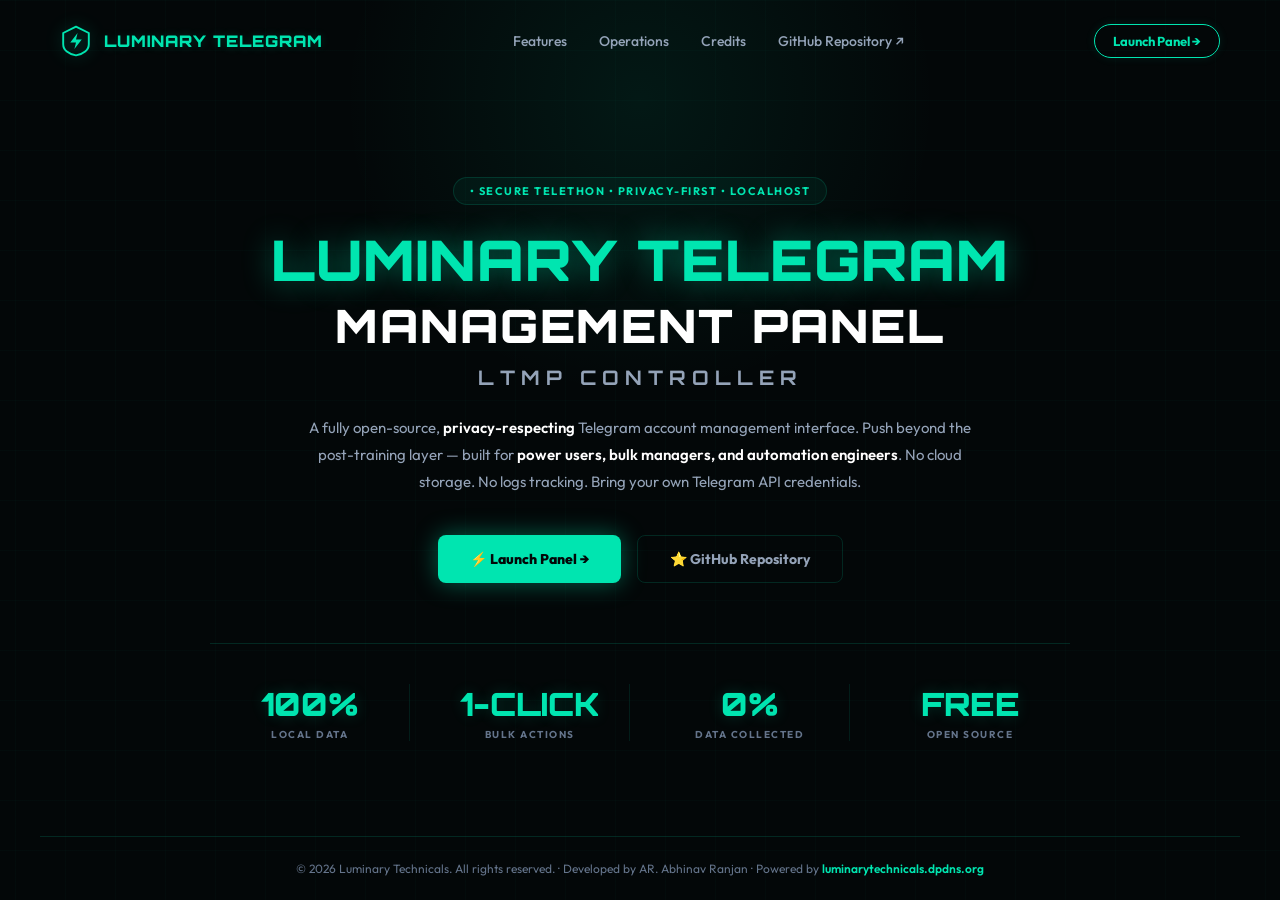
==== index.html @ 34bf9d23 "Add files via upload" ====
<!DOCTYPE html>
<html lang="en">
<head>
<meta charset="UTF-8">
<meta name="viewport" content="width=device-width, initial-scale=1.0">
<title>LTMP — Luminary Telegram Management Panel</title>

<!-- Favicons & Website Logo in the Head -->
<link rel="icon" type="image/svg+xml" href="data:image/svg+xml,%3Csvg xmlns='http://www.w3.org/2000/svg' viewBox='0 0 100 100' fill='none'%3E%3Cpath d='M50 5L90 25V60C90 78.5 73 91.5 50 95C27 91.5 10 78.5 10 60V25L50 5Z' fill='%23161b24' stroke='%2300e5b0' stroke-width='4'/%3E%3Cpath d='M55 25L32 55H50L45 75L68 45H50L55 25Z' fill='%2300e5b0'/%3E%3C/svg%3E">
<link rel="apple-touch-icon" href="data:image/svg+xml,%3Csvg xmlns='http://www.w3.org/2000/svg' viewBox='0 0 100 100' fill='none'%3E%3Cpath d='M50 5L90 25V60C90 78.5 73 91.5 50 95C27 91.5 10 78.5 10 60V25L50 5Z' fill='%23161b24' stroke='%2300e5b0' stroke-width='4'/%3E%3Cpath d='M55 25L32 55H50L45 75L68 45H50L55 25Z' fill='%2300e5b0'/%3E%3C/svg%3E">

<!-- PWA Manifest -->
<link rel="manifest" href="./manifest.json">
<meta name="theme-color" content="#030708">

<!-- SEO Meta Tags -->
<meta name="description" content="LTMP (Luminary Telegram Management Panel) - The ultimate premium, high-speed, local session management dashboard created by Luminary Technicals.">
<meta name="keywords" content="Telegram, Session Management, LTMP, Luminary Technicals, Bulk Session Control, PWA Dashboard">
<meta name="author" content="Luminary Technicals">

<!-- Premium Google Fonts -->
<link rel="preconnect" href="https://fonts.googleapis.com">
<link rel="preconnect" href="https://fonts.gstatic.com" crossorigin>
<link href="https://fonts.googleapis.com/css2?family=Orbitron:wght@700;900&family=Outfit:wght@300;400;600;800&family=JetBrains+Mono:wght@400;700&display=swap" rel="stylesheet">

<style>
  *{box-sizing:border-box;margin:0;padding:0}
  :root{
    --bg:#030708;
    --bg-card:rgba(10, 15, 20, 0.4);
    --border:rgba(0, 229, 176, 0.15);
    --border-hover:rgba(0, 229, 176, 0.4);
    --neon:#00e5b0;
    --neon-glow:rgba(0, 229, 176, 0.4);
    --cyan:#00e5ff;
    --text:#ffffff;
    --dim:#94a3b8;
    --muted:#64748b;
    --radius:12px;
  }

  body{
    background-color:var(--bg);
    color:var(--text);
    font-family:'Outfit',sans-serif;
    min-height:100vh;
    display:flex;
    flex-direction:column;
    position:relative;
    overflow-x:hidden;
    
    /* Sleek Cyber Grid Overlay matching example */
    background-image: 
      linear-gradient(rgba(0, 229, 176, 0.02) 1px, transparent 1px),
      linear-gradient(90deg, rgba(0, 229, 176, 0.02) 1px, transparent 1px);
    background-size: 50px 50px;
    background-position: center top;
  }

  /* Glow Overlay Ambient Spheres */
  .glow-sphere {
    position:absolute;
    width:600px;
    height:600px;
    background:radial-gradient(circle, rgba(0, 229, 176, 0.08) 0%, transparent 70%);
    top:-200px;
    left:50%;
    transform:translateX(-50%);
    z-index:-1;
    pointer-events:none;
  }

  /* Header Layout */
  .header {
    max-width: 1200px;
    width: 100%;
    margin: 0 auto;
    padding: 24px 20px;
    display: flex;
    align-items: center;
    justify-content: space-between;
    z-index: 10;
  }

  .header-left {
    display: flex;
    align-items: center;
    gap: 12px;
  }

  .logo-svg {
    filter: drop-shadow(0 0 8px var(--neon-glow));
  }

  .header-logo-text {
    font-family: 'Orbitron', sans-serif;
    font-size: 16px;
    font-weight: 900;
    color: var(--neon);
    letter-spacing: 1px;
    text-shadow: 0 0 10px rgba(0, 229, 176, 0.2);
  }

  .nav-links {
    display: flex;
    gap: 32px;
  }

  .nav-links a {
    color: var(--dim);
    text-decoration: none;
    font-weight: 500;
    font-size: 14px;
    transition: all 0.25s;
    font-family: 'Outfit', sans-serif;
  }

  .nav-links a:hover {
    color: var(--neon);
    text-shadow: 0 0 8px var(--neon-glow);
  }

  .header-right {
    display: flex;
    align-items: center;
    gap: 16px;
  }

  /* Header Nav Button */
  .btn-nav {
    background: transparent;
    color: var(--neon);
    border: 1px solid var(--neon);
    padding: 8px 18px;
    border-radius: 30px;
    font-size: 13px;
    font-weight: 700;
    text-decoration: none;
    font-family: 'Outfit', sans-serif;
    transition: all 0.25s;
    box-shadow: 0 0 10px rgba(0, 229, 176, 0.1);
  }

  .btn-nav:hover {
    background: var(--neon);
    color: var(--bg);
    box-shadow: 0 0 20px var(--neon-glow);
    transform: translateY(-1px);
  }

  /* Main Hero Layout */
  .hero-container {
    max-width: 900px;
    width: 100%;
    margin: auto auto;
    padding: 60px 20px;
    display: flex;
    flex-direction: column;
    align-items: center;
    text-align: center;
    z-index: 5;
    animation: fadeIn 0.8s ease-out;
  }

  @keyframes fadeIn {
    from { opacity: 0; transform: translateY(15px); }
    to { opacity: 1; transform: translateY(0); }
  }

  /* Hero Pill Badge */
  .badge {
    display: inline-block;
    background: rgba(0, 229, 176, 0.05);
    border: 1px solid var(--border);
    color: var(--neon);
    font-size: 11px;
    font-weight: 700;
    padding: 6px 16px;
    border-radius: 30px;
    letter-spacing: 1.5px;
    text-transform: uppercase;
    margin-bottom: 24px;
  }

  /* Breathtaking Typography */
  .hero-title {
    font-family: 'Orbitron', sans-serif;
    font-size: 56px;
    font-weight: 900;
    line-height: 1.1;
    letter-spacing: 1px;
    color: var(--neon);
    text-shadow: 0 0 30px rgba(0, 229, 176, 0.45);
    margin-bottom: 12px;
  }

  .hero-subtitle {
    font-family: 'Orbitron', sans-serif;
    font-size: 46px;
    font-weight: 900;
    color: var(--text);
    letter-spacing: 2px;
    text-shadow: none;
  }

  .hero-subdesc {
    font-family: 'Orbitron', sans-serif;
    font-size: 20px;
    font-weight: 700;
    letter-spacing: 6px;
    color: var(--dim);
    margin-bottom: 24px;
    text-transform: uppercase;
  }

  .hero-desc {
    font-size: 15px;
    color: var(--dim);
    line-height: 1.8;
    max-width: 680px;
    margin-bottom: 40px;
  }

  .hero-desc strong {
    color: var(--text);
    font-weight: 600;
  }

  /* Action Buttons Block */
  .hero-actions {
    display: flex;
    gap: 16px;
    margin-bottom: 60px;
    flex-wrap: wrap;
    justify-content: center;
    width: 100%;
    max-width: 600px;
  }

  .btn-primary {
    background: var(--neon);
    color: var(--bg);
    border: none;
    padding: 14px 32px;
    border-radius: 8px;
    font-size: 14px;
    font-weight: 800;
    cursor: pointer;
    text-decoration: none;
    transition: all 0.25s cubic-bezier(0.4, 0, 0.2, 1);
    box-shadow: 0 0 25px rgba(0, 229, 176, 0.4);
    display: inline-flex;
    align-items: center;
    gap: 8px;
  }

  .btn-primary:hover {
    box-shadow: 0 0 35px var(--neon-glow);
    transform: translateY(-2px);
    filter: brightness(1.05);
  }

  .btn-secondary {
    background: transparent;
    color: var(--dim);
    border: 1px solid var(--border);
    padding: 14px 32px;
    border-radius: 8px;
    font-size: 14px;
    font-weight: 700;
    cursor: pointer;
    text-decoration: none;
    transition: all 0.25s;
    display: inline-flex;
    align-items: center;
    gap: 8px;
  }

  .btn-secondary:hover {
    color: var(--text);
    border-color: var(--border-hover);
    background: rgba(0, 229, 176, 0.03);
    transform: translateY(-2px);
  }

  /* Stats Indicators Grid */
  .stats-row {
    display: grid;
    grid-template-columns: repeat(4, 1fr);
    width: 100%;
    max-width: 900px;
    border-top: 1px solid var(--border);
    padding-top: 40px;
    gap: 20px;
  }

  .stat-card {
    text-align: center;
    border-right: 1px solid rgba(0, 229, 176, 0.1);
  }

  .stat-card:last-child {
    border-right: none;
  }

  .stat-num {
    font-family: 'Orbitron', sans-serif;
    font-size: 32px;
    font-weight: 900;
    color: var(--neon);
    margin-bottom: 4px;
    text-shadow: 0 0 15px rgba(0, 229, 176, 0.2);
  }

  .stat-label {
    font-size: 10px;
    color: var(--muted);
    letter-spacing: 1.5px;
    font-weight: 700;
    text-transform: uppercase;
  }

  /* Footer Layout */
  .footer {
    border-top: 1px solid var(--border);
    padding: 24px 20px;
    text-align: center;
    font-size: 12px;
    color: var(--muted);
    max-width: 1200px;
    width: 100%;
    margin: 0 auto;
    z-index: 10;
  }

  .company-link {
    color: var(--neon);
    text-decoration: none;
    font-weight: 600;
    transition: all 0.2s;
  }

  .company-link:hover {
    text-decoration: underline;
    text-shadow: 0 0 8px var(--neon-glow);
  }

  @media(max-width:768px) {
    .header {
      flex-direction: column;
      gap: 16px;
      padding: 16px;
    }
    .nav-links {
      gap: 16px;
    }
    .hero-title {
      font-size: 36px;
    }
    .hero-subtitle {
      font-size: 30px;
    }
    .stats-row {
      grid-template-columns: repeat(2, 1fr);
      gap: 30px;
    }
    .stat-card {
      border-right: none;
    }
  }
</style>
</head>
<body>

<div class="glow-sphere"></div>

<!-- Header Navigation Bar -->
<header class="header">
  <div class="header-left">
    <svg class="logo-svg" width="32" height="32" viewBox="0 0 100 100" fill="none" xmlns="http://www.w3.org/2000/svg">
      <path d="M50 5L90 25V60C90 78.5 73 91.5 50 95C27 91.5 10 78.5 10 60V25L50 5Z" fill="none" stroke="var(--neon)" stroke-width="6" stroke-linejoin="round"/>
      <path d="M55 25L32 55H50L45 75L68 45H50L55 25Z" fill="var(--neon)"/>
    </svg>
    <span class="header-logo-text">LUMINARY TELEGRAM</span>
  </div>
  <nav class="nav-links">
    <a href="#features">Features</a>
    <a href="#operations">Operations</a>
    <a href="#credits">Credits</a>
    <a href="https://github.com/AbhinavRanjan-qzz/tgcontrol" target="_blank">GitHub Repository ↗</a>
  </nav>
  <div class="header-right">
    <a class="btn-nav" href="http://localhost:3421" target="_blank">Launch Panel →</a>
  </div>
</header>

<!-- Hero Presentation Core -->
<main class="hero-container">
  <div class="badge">• SECURE TELETHON • PRIVACY-FIRST • LOCALHOST</div>
  
  <h1 class="hero-title">LUMINARY TELEGRAM<br><span class="hero-subtitle">MANAGEMENT PANEL</span></h1>
  <div class="hero-subdesc">LTMP CONTROLLER</div>
  
  <p class="hero-desc">
    A fully open-source, <strong>privacy-respecting</strong> Telegram account management interface. Push beyond the post-training layer — built for <strong>power users, bulk managers, and automation engineers</strong>. No cloud storage. No logs tracking. Bring your own Telegram API credentials.
  </p>
  
  <div class="hero-actions">
    <a class="btn-primary" href="http://localhost:3421" target="_blank">
      ⚡ Launch Panel →
    </a>
    
    <button class="btn-secondary" id="pwa-install-btn" onclick="triggerPwaInstall()" style="display: none;">
      📥 Install PWA App
    </button>

    <a class="btn-secondary" href="https://github.com/AbhinavRanjan-qzz/tgcontrol" target="_blank">
      ⭐ GitHub Repository
    </a>
  </div>
  
  <!-- Sleek Bottom Stats indicator -->
  <div class="stats-row">
    <div class="stat-card">
      <div class="stat-num">100%</div>
      <div class="stat-label">LOCAL DATA</div>
    </div>
    <div class="stat-card">
      <div class="stat-num">1-CLICK</div>
      <div class="stat-label">BULK ACTIONS</div>
    </div>
    <div class="stat-card">
      <div class="stat-num">0%</div>
      <div class="stat-label">DATA COLLECTED</div>
    </div>
    <div class="stat-card">
      <div class="stat-num">FREE</div>
      <div class="stat-label">OPEN SOURCE</div>
    </div>
  </div>
</main>

<!-- Footer Panel -->
<footer class="footer">
  © 2026 Luminary Technicals. All rights reserved. · Developed by AR. Abhinav Ranjan · Powered by <a class="company-link" href="https://luminarytechnicals.dpdns.org" target="_blank">luminarytechnicals.dpdns.org</a>
</footer>

<script>
// PWA Installation Handling
let deferredPrompt;
const installBtn = document.getElementById('pwa-install-btn');

window.addEventListener('beforeinstallprompt', (e) => {
  e.preventDefault();
  deferredPrompt = e;
  if (installBtn) installBtn.style.display = 'inline-flex';
});

async function triggerPwaInstall() {
  if (!deferredPrompt) return;
  deferredPrompt.prompt();
  const { outcome } = await deferredPrompt.userChoice;
  console.log(`PWA Install Choice: ${outcome}`);
  deferredPrompt = null;
  if (installBtn) installBtn.style.display = 'none';
}

window.addEventListener('appinstalled', () => {
  console.log('LTMP App successfully installed!');
  if (installBtn) installBtn.style.display = 'none';
});

// Service Worker Registration
if ('serviceWorker' in navigator) {
  window.addEventListener('load', () => {
    navigator.serviceWorker.register('./sw.js')
      .then(reg => console.log('LTMP Service Worker registered successfully:', reg.scope))
      .catch(err => console.error('Service Worker registration failed:', err));
  });
}
</script>
</body>
</html>
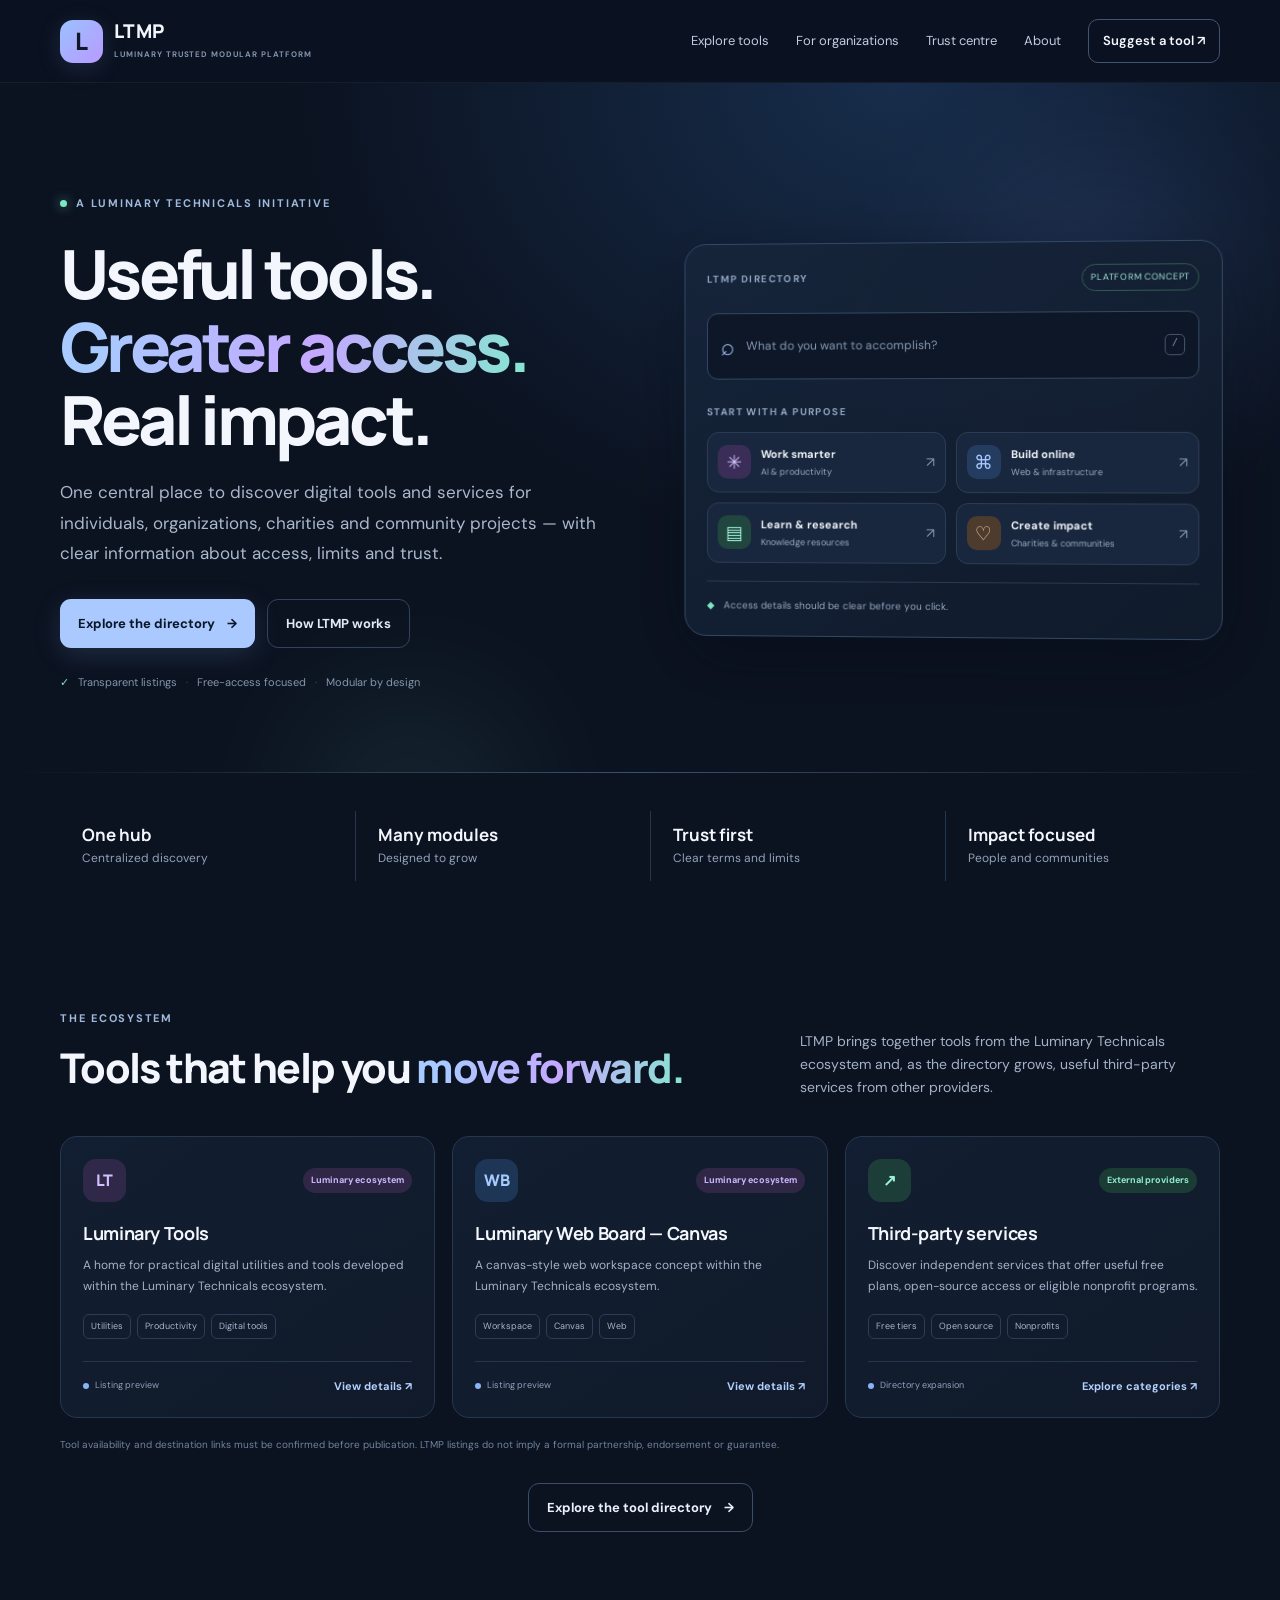
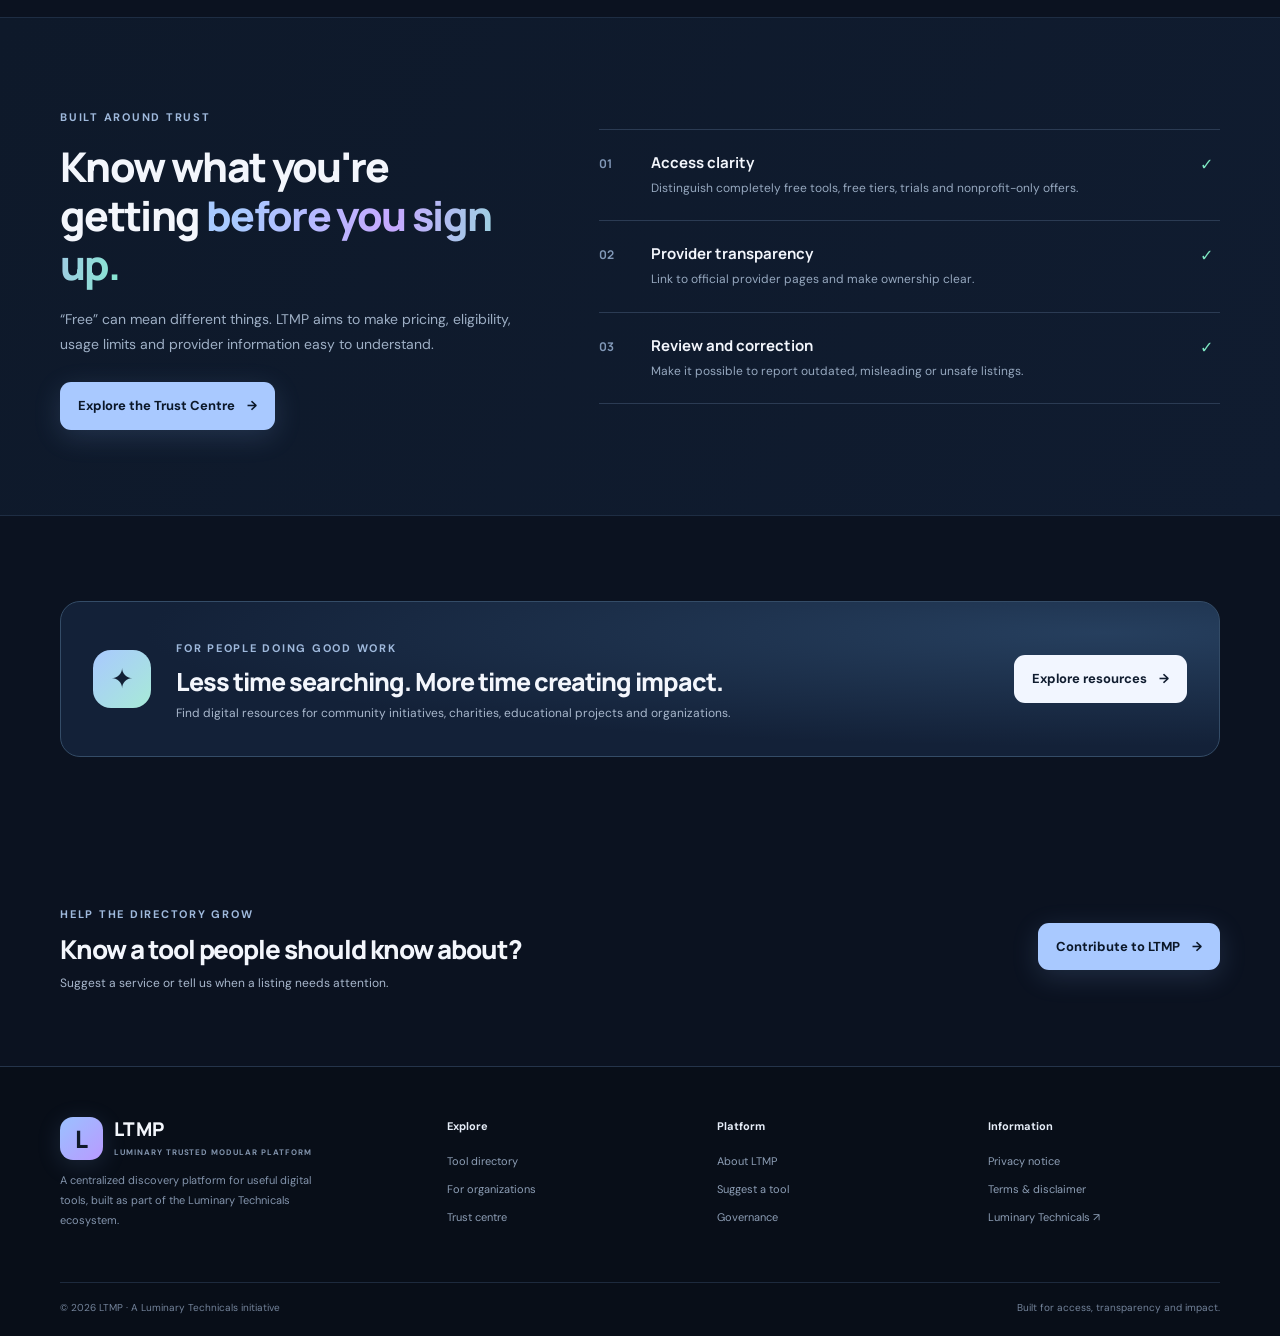
==== commit 6b5ba3cc: "Add files via upload" ====
--- a/index.html
+++ b/index.html
@@ -1,483 +1,156 @@
-<!DOCTYPE html>
+<!doctype html>
 <html lang="en">
 <head>
-<meta charset="UTF-8">
-<meta name="viewport" content="width=device-width, initial-scale=1.0">
-<title>LTMP — Luminary Telegram Management Panel</title>
-
-<!-- Favicons & Website Logo in the Head -->
-<link rel="icon" type="image/svg+xml" href="data:image/svg+xml,%3Csvg xmlns='http://www.w3.org/2000/svg' viewBox='0 0 100 100' fill='none'%3E%3Cpath d='M50 5L90 25V60C90 78.5 73 91.5 50 95C27 91.5 10 78.5 10 60V25L50 5Z' fill='%23161b24' stroke='%2300e5b0' stroke-width='4'/%3E%3Cpath d='M55 25L32 55H50L45 75L68 45H50L55 25Z' fill='%2300e5b0'/%3E%3C/svg%3E">
-<link rel="apple-touch-icon" href="data:image/svg+xml,%3Csvg xmlns='http://www.w3.org/2000/svg' viewBox='0 0 100 100' fill='none'%3E%3Cpath d='M50 5L90 25V60C90 78.5 73 91.5 50 95C27 91.5 10 78.5 10 60V25L50 5Z' fill='%23161b24' stroke='%2300e5b0' stroke-width='4'/%3E%3Cpath d='M55 25L32 55H50L45 75L68 45H50L55 25Z' fill='%2300e5b0'/%3E%3C/svg%3E">
-
-<!-- PWA Manifest -->
-<link rel="manifest" href="./manifest.json">
-<meta name="theme-color" content="#030708">
-
-<!-- SEO Meta Tags -->
-<meta name="description" content="LTMP (Luminary Telegram Management Panel) - The ultimate premium, high-speed, local session management dashboard created by Luminary Technicals.">
-<meta name="keywords" content="Telegram, Session Management, LTMP, Luminary Technicals, Bulk Session Control, PWA Dashboard">
-<meta name="author" content="Luminary Technicals">
-
-<!-- Premium Google Fonts -->
-<link rel="preconnect" href="https://fonts.googleapis.com">
-<link rel="preconnect" href="https://fonts.gstatic.com" crossorigin>
-<link href="https://fonts.googleapis.com/css2?family=Orbitron:wght@700;900&family=Outfit:wght@300;400;600;800&family=JetBrains+Mono:wght@400;700&display=swap" rel="stylesheet">
-
-<style>
-  *{box-sizing:border-box;margin:0;padding:0}
-  :root{
-    --bg:#030708;
-    --bg-card:rgba(10, 15, 20, 0.4);
-    --border:rgba(0, 229, 176, 0.15);
-    --border-hover:rgba(0, 229, 176, 0.4);
-    --neon:#00e5b0;
-    --neon-glow:rgba(0, 229, 176, 0.4);
-    --cyan:#00e5ff;
-    --text:#ffffff;
-    --dim:#94a3b8;
-    --muted:#64748b;
-    --radius:12px;
+  <meta charset="utf-8">
+  <meta name="viewport" content="width=device-width, initial-scale=1">
+  <title>LTMP — Luminary Trusted Modular Platform</title>
+  <meta name="description" content="Discover useful digital tools and services for individuals, organizations, charities and community projects through LTMP by Luminary Technicals.">
+  <meta name="robots" content="index,follow,max-image-preview:large">
+  <meta name="theme-color" content="#0b1220">
+  <link rel="canonical" href="https://ltmp.qzz.io/">
+  <link rel="icon" href="assets/favicon.svg" type="image/svg+xml">
+  <link rel="stylesheet" href="assets/styles.css">
+  <meta property="og:type" content="website">
+  <meta property="og:title" content="LTMP — Useful tools. Greater access. Real impact.">
+  <meta property="og:description" content="A centralized platform for discovering digital tools and services, with clear access details and trust information.">
+  <meta property="og:url" content="https://ltmp.qzz.io/">
+  <meta name="twitter:card" content="summary">
+  <script type="application/ld+json">
+  {
+    "@context":"https://schema.org",
+    "@graph":[
+      {
+        "@type":"Organization",
+        "@id":"https://ltmp.qzz.io/#organization",
+        "name":"Luminary Trusted Modular Platform",
+        "alternateName":"LTMP",
+        "url":"https://ltmp.qzz.io/",
+        "description":"A digital tools discovery and access platform developed as part of the Luminary Technicals ecosystem.",
+        "parentOrganization":{"@type":"Organization","name":"Luminary Technicals","url":"https://luminarytechnicals.dpdns.org/"}
+      },
+      {
+        "@type":"WebSite",
+        "@id":"https://ltmp.qzz.io/#website",
+        "url":"https://ltmp.qzz.io/",
+        "name":"LTMP",
+        "alternateName":"Luminary Trusted Modular Platform",
+        "publisher":{"@id":"https://ltmp.qzz.io/#organization"},
+        "inLanguage":"en"
+      },
+      {
+        "@type":"WebPage",
+        "@id":"https://ltmp.qzz.io/#webpage",
+        "url":"https://ltmp.qzz.io/",
+        "name":"LTMP — Luminary Trusted Modular Platform",
+        "isPartOf":{"@id":"https://ltmp.qzz.io/#website"},
+        "about":{"@id":"https://ltmp.qzz.io/#organization"},
+        "description":"Discover useful digital tools and services for people, organizations and charities."
+      }
+    ]
   }
-
-  body{
-    background-color:var(--bg);
-    color:var(--text);
-    font-family:'Outfit',sans-serif;
-    min-height:100vh;
-    display:flex;
-    flex-direction:column;
-    position:relative;
-    overflow-x:hidden;
-    
-    /* Sleek Cyber Grid Overlay matching example */
-    background-image: 
-      linear-gradient(rgba(0, 229, 176, 0.02) 1px, transparent 1px),
-      linear-gradient(90deg, rgba(0, 229, 176, 0.02) 1px, transparent 1px);
-    background-size: 50px 50px;
-    background-position: center top;
-  }
-
-  /* Glow Overlay Ambient Spheres */
-  .glow-sphere {
-    position:absolute;
-    width:600px;
-    height:600px;
-    background:radial-gradient(circle, rgba(0, 229, 176, 0.08) 0%, transparent 70%);
-    top:-200px;
-    left:50%;
-    transform:translateX(-50%);
-    z-index:-1;
-    pointer-events:none;
-  }
-
-  /* Header Layout */
-  .header {
-    max-width: 1200px;
-    width: 100%;
-    margin: 0 auto;
-    padding: 24px 20px;
-    display: flex;
-    align-items: center;
-    justify-content: space-between;
-    z-index: 10;
-  }
-
-  .header-left {
-    display: flex;
-    align-items: center;
-    gap: 12px;
-  }
-
-  .logo-svg {
-    filter: drop-shadow(0 0 8px var(--neon-glow));
-  }
-
-  .header-logo-text {
-    font-family: 'Orbitron', sans-serif;
-    font-size: 16px;
-    font-weight: 900;
-    color: var(--neon);
-    letter-spacing: 1px;
-    text-shadow: 0 0 10px rgba(0, 229, 176, 0.2);
-  }
-
-  .nav-links {
-    display: flex;
-    gap: 32px;
-  }
-
-  .nav-links a {
-    color: var(--dim);
-    text-decoration: none;
-    font-weight: 500;
-    font-size: 14px;
-    transition: all 0.25s;
-    font-family: 'Outfit', sans-serif;
-  }
-
-  .nav-links a:hover {
-    color: var(--neon);
-    text-shadow: 0 0 8px var(--neon-glow);
-  }
-
-  .header-right {
-    display: flex;
-    align-items: center;
-    gap: 16px;
-  }
-
-  /* Header Nav Button */
-  .btn-nav {
-    background: transparent;
-    color: var(--neon);
-    border: 1px solid var(--neon);
-    padding: 8px 18px;
-    border-radius: 30px;
-    font-size: 13px;
-    font-weight: 700;
-    text-decoration: none;
-    font-family: 'Outfit', sans-serif;
-    transition: all 0.25s;
-    box-shadow: 0 0 10px rgba(0, 229, 176, 0.1);
-  }
-
-  .btn-nav:hover {
-    background: var(--neon);
-    color: var(--bg);
-    box-shadow: 0 0 20px var(--neon-glow);
-    transform: translateY(-1px);
-  }
-
-  /* Main Hero Layout */
-  .hero-container {
-    max-width: 900px;
-    width: 100%;
-    margin: auto auto;
-    padding: 60px 20px;
-    display: flex;
-    flex-direction: column;
-    align-items: center;
-    text-align: center;
-    z-index: 5;
-    animation: fadeIn 0.8s ease-out;
-  }
-
-  @keyframes fadeIn {
-    from { opacity: 0; transform: translateY(15px); }
-    to { opacity: 1; transform: translateY(0); }
-  }
-
-  /* Hero Pill Badge */
-  .badge {
-    display: inline-block;
-    background: rgba(0, 229, 176, 0.05);
-    border: 1px solid var(--border);
-    color: var(--neon);
-    font-size: 11px;
-    font-weight: 700;
-    padding: 6px 16px;
-    border-radius: 30px;
-    letter-spacing: 1.5px;
-    text-transform: uppercase;
-    margin-bottom: 24px;
-  }
-
-  /* Breathtaking Typography */
-  .hero-title {
-    font-family: 'Orbitron', sans-serif;
-    font-size: 56px;
-    font-weight: 900;
-    line-height: 1.1;
-    letter-spacing: 1px;
-    color: var(--neon);
-    text-shadow: 0 0 30px rgba(0, 229, 176, 0.45);
-    margin-bottom: 12px;
-  }
-
-  .hero-subtitle {
-    font-family: 'Orbitron', sans-serif;
-    font-size: 46px;
-    font-weight: 900;
-    color: var(--text);
-    letter-spacing: 2px;
-    text-shadow: none;
-  }
-
-  .hero-subdesc {
-    font-family: 'Orbitron', sans-serif;
-    font-size: 20px;
-    font-weight: 700;
-    letter-spacing: 6px;
-    color: var(--dim);
-    margin-bottom: 24px;
-    text-transform: uppercase;
-  }
-
-  .hero-desc {
-    font-size: 15px;
-    color: var(--dim);
-    line-height: 1.8;
-    max-width: 680px;
-    margin-bottom: 40px;
-  }
-
-  .hero-desc strong {
-    color: var(--text);
-    font-weight: 600;
-  }
-
-  /* Action Buttons Block */
-  .hero-actions {
-    display: flex;
-    gap: 16px;
-    margin-bottom: 60px;
-    flex-wrap: wrap;
-    justify-content: center;
-    width: 100%;
-    max-width: 600px;
-  }
-
-  .btn-primary {
-    background: var(--neon);
-    color: var(--bg);
-    border: none;
-    padding: 14px 32px;
-    border-radius: 8px;
-    font-size: 14px;
-    font-weight: 800;
-    cursor: pointer;
-    text-decoration: none;
-    transition: all 0.25s cubic-bezier(0.4, 0, 0.2, 1);
-    box-shadow: 0 0 25px rgba(0, 229, 176, 0.4);
-    display: inline-flex;
-    align-items: center;
-    gap: 8px;
-  }
-
-  .btn-primary:hover {
-    box-shadow: 0 0 35px var(--neon-glow);
-    transform: translateY(-2px);
-    filter: brightness(1.05);
-  }
-
-  .btn-secondary {
-    background: transparent;
-    color: var(--dim);
-    border: 1px solid var(--border);
-    padding: 14px 32px;
-    border-radius: 8px;
-    font-size: 14px;
-    font-weight: 700;
-    cursor: pointer;
-    text-decoration: none;
-    transition: all 0.25s;
-    display: inline-flex;
-    align-items: center;
-    gap: 8px;
-  }
-
-  .btn-secondary:hover {
-    color: var(--text);
-    border-color: var(--border-hover);
-    background: rgba(0, 229, 176, 0.03);
-    transform: translateY(-2px);
-  }
-
-  /* Stats Indicators Grid */
-  .stats-row {
-    display: grid;
-    grid-template-columns: repeat(4, 1fr);
-    width: 100%;
-    max-width: 900px;
-    border-top: 1px solid var(--border);
-    padding-top: 40px;
-    gap: 20px;
-  }
-
-  .stat-card {
-    text-align: center;
-    border-right: 1px solid rgba(0, 229, 176, 0.1);
-  }
-
-  .stat-card:last-child {
-    border-right: none;
-  }
-
-  .stat-num {
-    font-family: 'Orbitron', sans-serif;
-    font-size: 32px;
-    font-weight: 900;
-    color: var(--neon);
-    margin-bottom: 4px;
-    text-shadow: 0 0 15px rgba(0, 229, 176, 0.2);
-  }
-
-  .stat-label {
-    font-size: 10px;
-    color: var(--muted);
-    letter-spacing: 1.5px;
-    font-weight: 700;
-    text-transform: uppercase;
-  }
-
-  /* Footer Layout */
-  .footer {
-    border-top: 1px solid var(--border);
-    padding: 24px 20px;
-    text-align: center;
-    font-size: 12px;
-    color: var(--muted);
-    max-width: 1200px;
-    width: 100%;
-    margin: 0 auto;
-    z-index: 10;
-  }
-
-  .company-link {
-    color: var(--neon);
-    text-decoration: none;
-    font-weight: 600;
-    transition: all 0.2s;
-  }
-
-  .company-link:hover {
-    text-decoration: underline;
-    text-shadow: 0 0 8px var(--neon-glow);
-  }
-
-  @media(max-width:768px) {
-    .header {
-      flex-direction: column;
-      gap: 16px;
-      padding: 16px;
-    }
-    .nav-links {
-      gap: 16px;
-    }
-    .hero-title {
-      font-size: 36px;
-    }
-    .hero-subtitle {
-      font-size: 30px;
-    }
-    .stats-row {
-      grid-template-columns: repeat(2, 1fr);
-      gap: 30px;
-    }
-    .stat-card {
-      border-right: none;
-    }
-  }
-</style>
+  </script>
 </head>
 <body>
-
-<div class="glow-sphere"></div>
-
-<!-- Header Navigation Bar -->
-<header class="header">
-  <div class="header-left">
-    <svg class="logo-svg" width="32" height="32" viewBox="0 0 100 100" fill="none" xmlns="http://www.w3.org/2000/svg">
-      <path d="M50 5L90 25V60C90 78.5 73 91.5 50 95C27 91.5 10 78.5 10 60V25L50 5Z" fill="none" stroke="var(--neon)" stroke-width="6" stroke-linejoin="round"/>
-      <path d="M55 25L32 55H50L45 75L68 45H50L55 25Z" fill="var(--neon)"/>
-    </svg>
-    <span class="header-logo-text">LUMINARY TELEGRAM</span>
-  </div>
-  <nav class="nav-links">
-    <a href="#features">Features</a>
-    <a href="#operations">Operations</a>
-    <a href="#credits">Credits</a>
-    <a href="https://github.com/AbhinavRanjan-qzz/tgcontrol" target="_blank">GitHub Repository ↗</a>
-  </nav>
-  <div class="header-right">
-    <a class="btn-nav" href="http://localhost:3421" target="_blank">Launch Panel →</a>
+<a class="skip-link" href="#main">Skip to content</a>
+<header class="site-header">
+  <div class="container nav-wrap">
+    <a class="brand" href="index.html" aria-label="LTMP home">
+      <span class="brand-mark">L</span><span><strong>LTMP</strong><small>LUMINARY TRUSTED MODULAR PLATFORM</small></span>
+    </a>
+    <button class="menu-toggle" aria-expanded="false" aria-controls="main-nav" aria-label="Toggle navigation"><span></span><span></span><span></span></button>
+    <nav id="main-nav" class="main-nav" aria-label="Main navigation">
+      <a href="tools.html">Explore tools</a><a href="for-organizations.html">For organizations</a><a href="trust.html">Trust centre</a><a href="about.html">About</a>
+      <a class="nav-cta" href="contribute.html">Suggest a tool <span aria-hidden="true">↗</span></a>
+    </nav>
   </div>
 </header>
+<main id="main">
+  <section class="hero">
+    <div class="hero-glow glow-one"></div><div class="hero-glow glow-two"></div>
+    <div class="container hero-grid">
+      <div class="hero-copy">
+        <div class="eyebrow"><span class="status-dot"></span> A Luminary Technicals initiative</div>
+        <h1>Useful tools.<br><span class="gradient-text">Greater access.</span><br>Real impact.</h1>
+        <p class="hero-lead">One central place to discover digital tools and services for individuals, organizations, charities and community projects — with clear information about access, limits and trust.</p>
+        <div class="hero-actions"><a class="button button-primary" href="tools.html">Explore the directory <span>→</span></a><a class="button button-quiet" href="about.html">How LTMP works</a></div>
+        <div class="hero-proof"><span class="proof-icon">✓</span><span>Transparent listings</span><span class="proof-separator">·</span><span>Free-access focused</span><span class="proof-separator">·</span><span>Modular by design</span></div>
+      </div>
+      <div class="hero-panel" aria-label="LTMP platform overview">
+        <div class="panel-top"><span class="panel-label">LTMP DIRECTORY</span><span class="live-indicator">PLATFORM CONCEPT</span></div>
+        <div class="search-box"><span class="search-icon">⌕</span><span>What do you want to accomplish?</span><kbd>/</kbd></div>
+        <div class="mini-label">START WITH A PURPOSE</div>
+        <div class="purpose-grid">
+          <a href="tools.html#productivity" class="purpose-card"><span class="purpose-icon purple">✳</span><span><b>Work smarter</b><small>AI & productivity</small></span><span class="arrow">↗</span></a>
+          <a href="tools.html#infrastructure" class="purpose-card"><span class="purpose-icon blue">⌘</span><span><b>Build online</b><small>Web & infrastructure</small></span><span class="arrow">↗</span></a>
+          <a href="tools.html#learning" class="purpose-card"><span class="purpose-icon mint">▤</span><span><b>Learn & research</b><small>Knowledge resources</small></span><span class="arrow">↗</span></a>
+          <a href="for-organizations.html" class="purpose-card"><span class="purpose-icon orange">♡</span><span><b>Create impact</b><small>Charities & communities</small></span><span class="arrow">↗</span></a>
+        </div>
+        <div class="panel-footer"><span class="shield">◆</span><span>Access details should be clear before you click.</span></div>
+      </div>
+    </div>
+    <div class="hero-bottom-line"></div>
+  </section>
 
-<!-- Hero Presentation Core -->
-<main class="hero-container">
-  <div class="badge">• SECURE TELETHON • PRIVACY-FIRST • LOCALHOST</div>
-  
-  <h1 class="hero-title">LUMINARY TELEGRAM<br><span class="hero-subtitle">MANAGEMENT PANEL</span></h1>
-  <div class="hero-subdesc">LTMP CONTROLLER</div>
-  
-  <p class="hero-desc">
-    A fully open-source, <strong>privacy-respecting</strong> Telegram account management interface. Push beyond the post-training layer — built for <strong>power users, bulk managers, and automation engineers</strong>. No cloud storage. No logs tracking. Bring your own Telegram API credentials.
-  </p>
-  
-  <div class="hero-actions">
-    <a class="btn-primary" href="http://localhost:3421" target="_blank">
-      ⚡ Launch Panel →
-    </a>
-    
-    <button class="btn-secondary" id="pwa-install-btn" onclick="triggerPwaInstall()" style="display: none;">
-      📥 Install PWA App
-    </button>
+  <section class="section section-tight">
+    <div class="container stats-row">
+      <div><strong>One hub</strong><span>Centralized discovery</span></div><div><strong>Many modules</strong><span>Designed to grow</span></div><div><strong>Trust first</strong><span>Clear terms and limits</span></div><div><strong>Impact focused</strong><span>People and communities</span></div>
+    </div>
+  </section>
 
-    <a class="btn-secondary" href="https://github.com/AbhinavRanjan-qzz/tgcontrol" target="_blank">
-      ⭐ GitHub Repository
-    </a>
-  </div>
-  
-  <!-- Sleek Bottom Stats indicator -->
-  <div class="stats-row">
-    <div class="stat-card">
-      <div class="stat-num">100%</div>
-      <div class="stat-label">LOCAL DATA</div>
+  <section class="section">
+    <div class="container">
+      <div class="section-heading"><div><span class="eyebrow">THE ECOSYSTEM</span><h2>Tools that help you <span class="gradient-text">move forward.</span></h2></div><p>LTMP brings together tools from the Luminary Technicals ecosystem and, as the directory grows, useful third-party services from other providers.</p></div>
+      <div class="tool-grid">
+        <article class="tool-card featured-tool">
+          <div class="tool-card-top"><span class="tool-logo logo-purple">LT</span><span class="pill pill-internal">Luminary ecosystem</span></div>
+          <h3>Luminary Tools</h3><p>A home for practical digital utilities and tools developed within the Luminary Technicals ecosystem.</p>
+          <div class="tag-row"><span>Utilities</span><span>Productivity</span><span>Digital tools</span></div>
+          <div class="card-bottom"><span class="availability"><i></i> Listing preview</span><a href="tools.html#luminary-tools" class="text-link">View details ↗</a></div>
+        </article>
+        <article class="tool-card">
+          <div class="tool-card-top"><span class="tool-logo logo-blue">WB</span><span class="pill pill-internal">Luminary ecosystem</span></div>
+          <h3>Luminary Web Board — Canvas</h3><p>A canvas-style web workspace concept within the Luminary Technicals ecosystem.</p>
+          <div class="tag-row"><span>Workspace</span><span>Canvas</span><span>Web</span></div>
+          <div class="card-bottom"><span class="availability"><i></i> Listing preview</span><a href="tools.html#web-board" class="text-link">View details ↗</a></div>
+        </article>
+        <article class="tool-card third-party-card">
+          <div class="tool-card-top"><span class="tool-logo logo-mint">↗</span><span class="pill pill-external">External providers</span></div>
+          <h3>Third-party services</h3><p>Discover independent services that offer useful free plans, open-source access or eligible nonprofit programs.</p>
+          <div class="tag-row"><span>Free tiers</span><span>Open source</span><span>Nonprofits</span></div>
+          <div class="card-bottom"><span class="availability"><i></i> Directory expansion</span><a href="tools.html#external-services" class="text-link">Explore categories ↗</a></div>
+        </article>
+      </div>
+      <p class="fine-print">Tool availability and destination links must be confirmed before publication. LTMP listings do not imply a formal partnership, endorsement or guarantee.</p>
+      <div class="center-action"><a class="button button-outline" href="tools.html">Explore the tool directory <span>→</span></a></div>
     </div>
-    <div class="stat-card">
-      <div class="stat-num">1-CLICK</div>
-      <div class="stat-label">BULK ACTIONS</div>
+  </section>
+
+  <section class="section section-dark">
+    <div class="container split-section">
+      <div><span class="eyebrow">BUILT AROUND TRUST</span><h2>Know what you're getting <span class="gradient-text">before you sign up.</span></h2><p class="muted">“Free” can mean different things. LTMP aims to make pricing, eligibility, usage limits and provider information easy to understand.</p><a class="button button-primary" href="trust.html">Explore the Trust Centre <span>→</span></a></div>
+      <div class="trust-list">
+        <div class="trust-item"><span class="trust-number">01</span><div><h3>Access clarity</h3><p>Distinguish completely free tools, free tiers, trials and nonprofit-only offers.</p></div><span class="checkmark">✓</span></div>
+        <div class="trust-item"><span class="trust-number">02</span><div><h3>Provider transparency</h3><p>Link to official provider pages and make ownership clear.</p></div><span class="checkmark">✓</span></div>
+        <div class="trust-item"><span class="trust-number">03</span><div><h3>Review and correction</h3><p>Make it possible to report outdated, misleading or unsafe listings.</p></div><span class="checkmark">✓</span></div>
+      </div>
     </div>
-    <div class="stat-card">
-      <div class="stat-num">0%</div>
-      <div class="stat-label">DATA COLLECTED</div>
+  </section>
+
+  <section class="section">
+    <div class="container impact-banner">
+      <div class="impact-orb">✦</div><div><span class="eyebrow">FOR PEOPLE DOING GOOD WORK</span><h2>Less time searching. More time creating impact.</h2><p>Find digital resources for community initiatives, charities, educational projects and organizations.</p></div><a class="button button-light" href="for-organizations.html">Explore resources <span>→</span></a>
     </div>
-    <div class="stat-card">
-      <div class="stat-num">FREE</div>
-      <div class="stat-label">OPEN SOURCE</div>
-    </div>
-  </div>
+  </section>
+
+  <section class="section section-tight">
+    <div class="container final-cta"><div><span class="eyebrow">HELP THE DIRECTORY GROW</span><h2>Know a tool people should know about?</h2><p>Suggest a service or tell us when a listing needs attention.</p></div><a class="button button-primary" href="contribute.html">Contribute to LTMP <span>→</span></a></div>
+  </section>
 </main>
-
-<!-- Footer Panel -->
-<footer class="footer">
-  © 2026 Luminary Technicals. All rights reserved. · Developed by AR. Abhinav Ranjan · Powered by <a class="company-link" href="https://luminarytechnicals.dpdns.org" target="_blank">luminarytechnicals.dpdns.org</a>
-</footer>
-
-<script>
-// PWA Installation Handling
-let deferredPrompt;
-const installBtn = document.getElementById('pwa-install-btn');
-
-window.addEventListener('beforeinstallprompt', (e) => {
-  e.preventDefault();
-  deferredPrompt = e;
-  if (installBtn) installBtn.style.display = 'inline-flex';
-});
-
-async function triggerPwaInstall() {
-  if (!deferredPrompt) return;
-  deferredPrompt.prompt();
-  const { outcome } = await deferredPrompt.userChoice;
-  console.log(`PWA Install Choice: ${outcome}`);
-  deferredPrompt = null;
-  if (installBtn) installBtn.style.display = 'none';
-}
-
-window.addEventListener('appinstalled', () => {
-  console.log('LTMP App successfully installed!');
-  if (installBtn) installBtn.style.display = 'none';
-});
-
-// Service Worker Registration
-if ('serviceWorker' in navigator) {
-  window.addEventListener('load', () => {
-    navigator.serviceWorker.register('./sw.js')
-      .then(reg => console.log('LTMP Service Worker registered successfully:', reg.scope))
-      .catch(err => console.error('Service Worker registration failed:', err));
-  });
-}
-</script>
-</body>
-</html>
+<footer class="site-footer"><div class="container footer-main">
+  <div class="footer-brand"><a class="brand" href="index.html"><span class="brand-mark">L</span><span><strong>LTMP</strong><small>LUMINARY TRUSTED MODULAR PLATFORM</small></span></a><p>A centralized discovery platform for useful digital tools, built as part of the Luminary Technicals ecosystem.</p></div>
+  <div class="footer-col"><h4>Explore</h4><a href="tools.html">Tool directory</a><a href="for-organizations.html">For organizations</a><a href="trust.html">Trust centre</a></div>
+  <div class="footer-col"><h4>Platform</h4><a href="about.html">About LTMP</a><a href="contribute.html">Suggest a tool</a><a href="governance.html">Governance</a></div>
+  <div class="footer-col"><h4>Information</h4><a href="privacy.html">Privacy notice</a><a href="terms.html">Terms & disclaimer</a><a href="https://luminarytechnicals.dpdns.org/" rel="noopener">Luminary Technicals ↗</a></div>
+</div><div class="container footer-bottom"><span>© <span id="year">2026</span> LTMP · A Luminary Technicals initiative</span><span>Built for access, transparency and impact.</span></div></footer>
+<script src="assets/script.js" defer></script>
+</body></html>
--- a/assets/styles.css
+++ b/assets/styles.css
@@ -0,0 +1,10 @@
+@import url('https://fonts.googleapis.com/css2?family=DM+Sans:wght@400;500;600;700&family=Manrope:wght@400;500;600;700;800&display=swap');
+:root{--bg:#0b1220;--bg2:#0f192b;--panel:#121e31;--panel2:#16243a;--line:#26364d;--text:#f3f6fc;--muted:#a4b2c7;--blue:#8ab4f8;--blue2:#b4d0ff;--mint:#7ee7c2;--purple:#c4a6ff;--orange:#ffc38a;--radius:20px;--shadow:0 20px 70px #03081255}
+*{box-sizing:border-box}html{scroll-behavior:smooth;scroll-padding-top:90px}body{margin:0;background:#0b1220;color:var(--text);font-family:"DM Sans",system-ui,sans-serif;line-height:1.65;-webkit-font-smoothing:antialiased}a{color:inherit;text-decoration:none}button,input{font:inherit}button,a{-webkit-tap-highlight-color:transparent}a:focus-visible,button:focus-visible,input:focus-visible{outline:3px solid var(--blue);outline-offset:3px}.container{width:min(1160px,calc(100% - 44px));margin-inline:auto}.skip-link{position:absolute;top:-60px;left:16px;background:white;color:#111;padding:10px 16px;z-index:99}.skip-link:focus{top:12px}.site-header{position:sticky;top:0;z-index:50;background:#0b1220eF;backdrop-filter:blur(18px);border-bottom:1px solid #ffffff0d}.nav-wrap{min-height:82px;display:flex;align-items:center;justify-content:space-between;gap:24px}.brand{display:flex;align-items:center;gap:11px;flex-shrink:0}.brand-mark{display:grid;place-items:center;width:43px;height:43px;border-radius:13px;background:linear-gradient(135deg,#9ac1ff,#b99aff);color:#10192a;font-family:Manrope,sans-serif;font-weight:800;font-size:24px;box-shadow:0 5px 25px #8ab4f825}.brand strong{display:block;font:800 19px Manrope,sans-serif;letter-spacing:.04em;line-height:1.15}.brand small{display:block;color:#8294ad;font-size:8px;font-weight:700;letter-spacing:.12em;margin-top:5px}.main-nav{display:flex;align-items:center;gap:27px;font-size:13px;color:#c1cce0}.main-nav>a:not(.nav-cta):hover,.main-nav>a.active{color:#fff}.nav-cta{border:1px solid #425570;border-radius:10px;padding:10px 14px;color:#f5f8ff;font-weight:600}.nav-cta:hover{background:#1b2b43}.menu-toggle{display:none;background:none;border:1px solid var(--line);border-radius:10px;padding:9px}.menu-toggle span{display:block;width:20px;height:2px;background:white;margin:4px}
+.hero{position:relative;overflow:hidden;padding:94px 0 70px;background:radial-gradient(ellipse at 70% 0%,#172d4b 0%,#0b1220 48%)}.hero-grid{display:grid;grid-template-columns:1.02fr .98fr;gap:60px;align-items:center;position:relative;z-index:1}.hero-copy{padding:12px 0}.eyebrow{display:inline-flex;align-items:center;gap:9px;font-size:11px;font-weight:700;letter-spacing:.16em;text-transform:uppercase;color:#9fb9dc}.status-dot{width:7px;height:7px;border-radius:50%;background:var(--mint);box-shadow:0 0 12px #7ee7c2aa}.hero h1,.page-hero h1{font-family:Manrope,sans-serif;font-size:clamp(43px,5.3vw,69px);line-height:1.07;letter-spacing:-.055em;margin:22px 0 22px;font-weight:800}.gradient-text{background:linear-gradient(100deg,#a8caff 10%,#c5a8ff 55%,#85e7d0 100%);-webkit-background-clip:text;background-clip:text;color:transparent}.hero-lead,.page-hero p{max-width:590px;font-size:17px;color:#aab8cc;line-height:1.8}.hero-actions{display:flex;flex-wrap:wrap;gap:12px;margin:30px 0 25px}.button{display:inline-flex;align-items:center;justify-content:center;gap:12px;border-radius:11px;padding:13px 18px;font-weight:700;font-size:13px;transition:transform .2s,background .2s,border-color .2s}.button:hover{transform:translateY(-2px)}.button-primary{background:#a9c9ff;color:#0b1728;box-shadow:0 7px 28px #8ab4f82a}.button-primary:hover{background:#c4d9ff}.button-quiet{color:#e1e9f6;border:1px solid #31435b}.button-quiet:hover,.button-outline:hover{background:#18263b}.button-outline{border:1px solid #3b4e68;color:#eaf1fc}.button-light{background:#f2f6ff;color:#111d30}.hero-proof{display:flex;align-items:center;gap:9px;flex-wrap:wrap;font-size:11px;color:#8495ad}.proof-icon{color:var(--mint);font-weight:800}.proof-separator{color:#42516a}.hero-panel{padding:22px;border:1px solid #334863;border-radius:22px;background:linear-gradient(145deg,#15243aee,#101a2bee);box-shadow:var(--shadow);transform:perspective(1200px) rotateY(-3deg);animation:float-in .8s ease-out both}.panel-top{display:flex;justify-content:space-between;align-items:center;margin-bottom:20px}.panel-label,.mini-label{font-size:10px;letter-spacing:.14em;color:#91a5c1;font-weight:700}.live-indicator{font-size:9px;color:#9fe5d0;border:1px solid #31594f;padding:5px 8px;border-radius:20px;letter-spacing:.08em}.search-box{display:flex;align-items:center;gap:12px;border:1px solid #344862;background:#0d1727;border-radius:11px;padding:13px;color:#8799b3;font-size:12px}.search-icon{font-size:24px;color:#a7c5ff}.search-box kbd,.directory-search kbd{margin-left:auto;border:1px solid #43546a;border-radius:5px;padding:1px 6px;font-size:10px;color:#8295b0}.mini-label{margin:25px 0 11px}.purpose-grid{display:grid;grid-template-columns:1fr 1fr;gap:10px}.purpose-card{display:flex;align-items:center;gap:10px;background:#18273d;border:1px solid #2c3c54;border-radius:12px;padding:12px 10px;transition:background .2s,transform .2s}.purpose-card:hover{background:#20334e;transform:translateY(-2px)}.purpose-icon{display:grid;place-items:center;flex-shrink:0;width:34px;height:34px;border-radius:10px;font-size:19px}.purple{background:#3a2e58;color:#d4c2ff}.blue{background:#233c60;color:#a8c9ff}.mint{background:#21463f;color:#9bf0d6}.orange{background:#4d3b2d;color:#ffd0a3}.purpose-card b,.purpose-card small{display:block}.purpose-card b{font-size:11px}.purpose-card small{font-size:9px;color:#9cacc2;margin-top:2px}.purpose-card .arrow{margin-left:auto;color:#7f94b2;font-size:14px}.panel-footer{display:flex;align-items:center;gap:9px;margin-top:18px;padding-top:16px;border-top:1px solid #293951;color:#94a6bf;font-size:10px}.shield{color:var(--mint)}.hero-bottom-line{position:absolute;bottom:0;left:0;right:0;height:1px;background:linear-gradient(90deg,transparent,#38516f,transparent)}.hero-glow{position:absolute;filter:blur(80px);opacity:.14;border-radius:50%;pointer-events:none}.glow-one{width:240px;height:240px;background:#7e9dff;right:5%;top:12%}.glow-two{width:180px;height:180px;background:#8af0d5;left:25%;bottom:-120px}
+.section{padding:85px 0}.section-tight{padding:38px 0}.stats-row{display:grid;grid-template-columns:repeat(4,1fr);gap:20px}.stats-row>div{padding:12px 22px;border-left:1px solid #26364d}.stats-row>div:first-child{border-left:0}.stats-row strong,.stats-row span{display:block}.stats-row strong{font:700 17px Manrope,sans-serif}.stats-row span{font-size:12px;color:#91a2b9;margin-top:3px}.section-heading{display:flex;justify-content:space-between;gap:35px;align-items:end;margin-bottom:32px}.section-heading h2,.split-section h2,.impact-banner h2,.final-cta h2{font:800 clamp(29px,3.2vw,42px)/1.2 Manrope,sans-serif;letter-spacing:-.04em;margin:12px 0}.section-heading>p{max-width:420px;color:var(--muted);font-size:14px;margin:0 0 5px}.tool-grid{display:grid;grid-template-columns:repeat(3,1fr);gap:17px}.tool-card{background:linear-gradient(145deg,#121e31,#101a2a);border:1px solid #263750;border-radius:17px;padding:22px;display:flex;flex-direction:column;min-width:0;transition:transform .22s,border-color .22s,box-shadow .22s}.tool-card:hover{transform:translateY(-4px);border-color:#4d6688;box-shadow:0 18px 45px #03081235}.tool-card-top{display:flex;align-items:center;justify-content:space-between;gap:8px;margin-bottom:19px}.tool-logo{display:grid;place-items:center;width:43px;height:43px;border-radius:13px;font-weight:800;font-family:Manrope,sans-serif}.logo-purple{background:#302849;color:#d2bfff}.logo-blue{background:#1d3655;color:#a6caff}.logo-mint{background:#1d3e38;color:#9bf0d6}.logo-orange{background:#483729;color:#ffd0a3}.pill{font-size:9px;border-radius:30px;padding:5px 8px;font-weight:700;white-space:nowrap}.pill-internal{color:#cbb9ff;background:#302747}.pill-external{color:#91ecd0;background:#1b3b35}.pill-planned{color:#c2cde0;background:#263247}.tool-card h3,.directory-card h2{font:700 18px Manrope,sans-serif;margin:0 0 10px;letter-spacing:-.02em}.tool-card p{font-size:12px;color:#a4b2c7;margin:0 0 17px;line-height:1.75}.tag-row{display:flex;flex-wrap:wrap;gap:6px;margin-bottom:22px}.tag-row span{font-size:9px;border:1px solid #2c3d55;border-radius:6px;padding:4px 7px;color:#a6b6cc}.card-bottom{margin-top:auto;padding-top:15px;border-top:1px solid #26364b;display:flex;justify-content:space-between;align-items:center;gap:10px}.availability{font-size:9px;color:#90a2ba;display:flex;align-items:center;gap:6px}.availability i{width:6px;height:6px;border-radius:50%;background:#8ab4f8}.text-link{color:#b4d0ff;font-size:11px;font-weight:700}.text-link:hover{color:#fff}.fine-print{font-size:10px;color:#71839d;line-height:1.7;margin-top:18px}.center-action{text-align:center;margin-top:30px}.section-dark{background:linear-gradient(120deg,#0e192a,#101c30);border-block:1px solid #1e2d43}.split-section{display:grid;grid-template-columns:.85fr 1.15fr;gap:80px;align-items:center}.split-section h2{max-width:480px}.muted{color:#9eafc5;font-size:14px;line-height:1.8;margin:18px 0 25px}.trust-list{border-top:1px solid #2b3b53}.trust-item{display:grid;grid-template-columns:38px 1fr 20px;gap:14px;align-items:start;padding:22px 0;border-bottom:1px solid #2b3b53}.trust-number{font:700 12px Manrope,sans-serif;color:#8299b8;padding-top:3px}.trust-item h3{font:700 15px Manrope,sans-serif;margin:0 0 5px}.trust-item p{font-size:12px;color:#96a8bf;margin:0;line-height:1.7}.checkmark{color:var(--mint);font-weight:800}.impact-banner{display:flex;align-items:center;gap:25px;padding:32px;border:1px solid #344c67;border-radius:20px;background:radial-gradient(ellipse at 90% 20%,#263f5e,#132138 65%)}.impact-orb{display:grid;place-items:center;flex-shrink:0;width:58px;height:58px;border-radius:18px;background:linear-gradient(135deg,#a9c9ff,#a7ead7);color:#122035;font-size:27px}.impact-banner>div:nth-child(2){flex:1}.impact-banner h2{font-size:25px;margin:7px 0}.impact-banner p,.final-cta p{color:#a8b7cc;font-size:12px;margin:0}.final-cta{display:flex;align-items:center;justify-content:space-between;gap:24px;padding:20px 0 35px}.final-cta h2{font-size:26px;margin:8px 0}.site-footer{border-top:1px solid #25344a;background:#080e18;padding:50px 0 20px}.footer-main{display:grid;grid-template-columns:1.5fr repeat(3,1fr);gap:38px;padding-bottom:40px}.footer-brand p{font-size:11px;color:#8394ac;max-width:260px;line-height:1.8}.footer-col{display:flex;flex-direction:column;align-items:flex-start;gap:10px}.footer-col h4{font-size:11px;margin:0 0 6px;color:#e6edf8}.footer-col a{font-size:11px;color:#8d9eb5}.footer-col a:hover{color:#fff}.footer-bottom{border-top:1px solid #1d2a3d;padding-top:17px;display:flex;justify-content:space-between;gap:16px;font-size:10px;color:#73839a}
+.page-hero{padding:74px 0 50px;background:radial-gradient(ellipse at 75% 0%,#172d4b 0%,#0b1220 55%);border-bottom:1px solid #203047}.page-hero h1{font-size:clamp(38px,5vw,58px);max-width:850px;margin-bottom:16px}.page-hero p{font-size:15px;max-width:720px}.directory-search{margin-top:25px;display:flex;align-items:center;gap:12px;max-width:720px;background:#111e31;border:1px solid #354964;border-radius:12px;padding:0 15px}.directory-search>span{font-size:26px;color:#a9c9ff}.directory-search input{flex:1;min-width:0;background:transparent;border:0;outline:0;color:#f3f6fc;padding:15px 0;font-size:13px}.directory-search input::placeholder{color:#8294ad}.filter-row{display:flex;flex-wrap:wrap;gap:8px;margin-top:17px}.filter-chip{border:1px solid #2d4058;background:#111c2d;color:#9eafc6;padding:8px 11px;border-radius:8px;font-size:10px;cursor:pointer}.filter-chip:hover,.filter-chip.active{background:#263b57;border-color:#59769a;color:#fff}.result-count{font-size:10px;color:#8294ad;margin-top:14px}.directory-grid{grid-template-columns:repeat(3,1fr)}.directory-card h2{font-size:17px}.listing-meta{display:flex;flex-direction:column;gap:5px;border-top:1px solid #26364b;padding-top:13px;margin-top:auto;margin-bottom:13px;color:#8294ad;font-size:10px}.muted-link{color:#8294ad}.notice-box{border:1px solid #5a4c35;background:#2b251b;color:#d7c6a8;border-radius:12px;padding:15px 17px;margin:30px 0;font-size:12px;line-height:1.8}.empty-state{text-align:center;padding:60px 20px;color:#aab8cc}.empty-state h2{color:white}.prose-container{max-width:820px}.content-block{padding:22px 0;border-bottom:1px solid #25354a}.content-block h2{font:700 21px Manrope,sans-serif;letter-spacing:-.02em;margin:0 0 9px}.content-block p{color:#a5b4c9;font-size:14px;line-height:1.9;margin:0 0 4px}.prose-container>.button{margin-top:8px}.error-page{min-height:100vh;display:flex;flex-direction:column;align-items:center;justify-content:center;text-align:center;padding:30px}.error-page h1{font:800 40px Manrope,sans-serif;max-width:650px}.error-page p{color:#9eafc5}.error-page .button{margin-top:18px}
+@keyframes float-in{from{opacity:0;transform:perspective(1200px) rotateY(-3deg) translateY(15px)}to{opacity:1;transform:perspective(1200px) rotateY(-3deg) translateY(0)}}@media(prefers-reduced-motion:reduce){*,*::before,*::after{scroll-behavior:auto!important;animation:none!important;transition:none!important}}
+@media(max-width:980px){.hero-grid{gap:30px}.hero-panel{padding:17px}.main-nav{gap:16px}.tool-grid,.directory-grid{grid-template-columns:repeat(2,1fr)}.split-section{gap:40px}.footer-main{gap:22px}.purpose-card{padding:10px 8px}.purpose-card small{font-size:8px}}
+@media(max-width:740px){.container{width:min(100% - 32px,560px)}.nav-wrap{min-height:72px}.brand-mark{width:39px;height:39px}.brand small{font-size:7px}.menu-toggle{display:block}.main-nav{display:none;position:absolute;left:0;right:0;top:71px;background:#0d1727;border-bottom:1px solid #293b54;padding:17px 22px 22px;flex-direction:column;align-items:stretch;gap:0}.main-nav.open{display:flex}.main-nav>a{padding:12px 4px}.main-nav .nav-cta{margin-top:8px;text-align:center}.hero{padding:57px 0 44px}.hero-grid{grid-template-columns:1fr;gap:35px}.hero h1{font-size:clamp(42px,12vw,60px)}.hero-lead{font-size:15px}.hero-panel{transform:none;animation:none}.purpose-card b{font-size:10px}.hero-proof{font-size:10px}.section{padding:58px 0}.section-tight{padding:28px 0}.stats-row{grid-template-columns:1fr 1fr;gap:15px}.stats-row>div{padding:8px 12px}.stats-row>div:nth-child(odd){border-left:0}.section-heading{display:block}.section-heading>p{margin-top:15px}.tool-grid,.directory-grid{grid-template-columns:1fr}.tool-card{padding:20px}.split-section{grid-template-columns:1fr;gap:30px}.impact-banner{align-items:flex-start;flex-wrap:wrap;padding:24px}.impact-banner>div:nth-child(2){flex-basis:calc(100% - 90px)}.impact-banner .button{margin-left:82px}.final-cta{align-items:flex-start;flex-direction:column}.footer-main{grid-template-columns:1fr 1fr;gap:30px 20px}.footer-brand{grid-column:1/-1}.footer-bottom{flex-direction:column;gap:5px}.page-hero{padding:50px 0 35px}.page-hero h1{font-size:clamp(36px,10vw,48px)}.filter-row{gap:6px}.filter-chip{font-size:9px}.trust-item{grid-template-columns:28px 1fr 18px}}
+@media(max-width:390px){.purpose-grid{grid-template-columns:1fr}.hero-actions .button{width:100%}.brand small{letter-spacing:.06em}.footer-main{grid-template-columns:1fr 1fr}.footer-col a{font-size:10px}}
